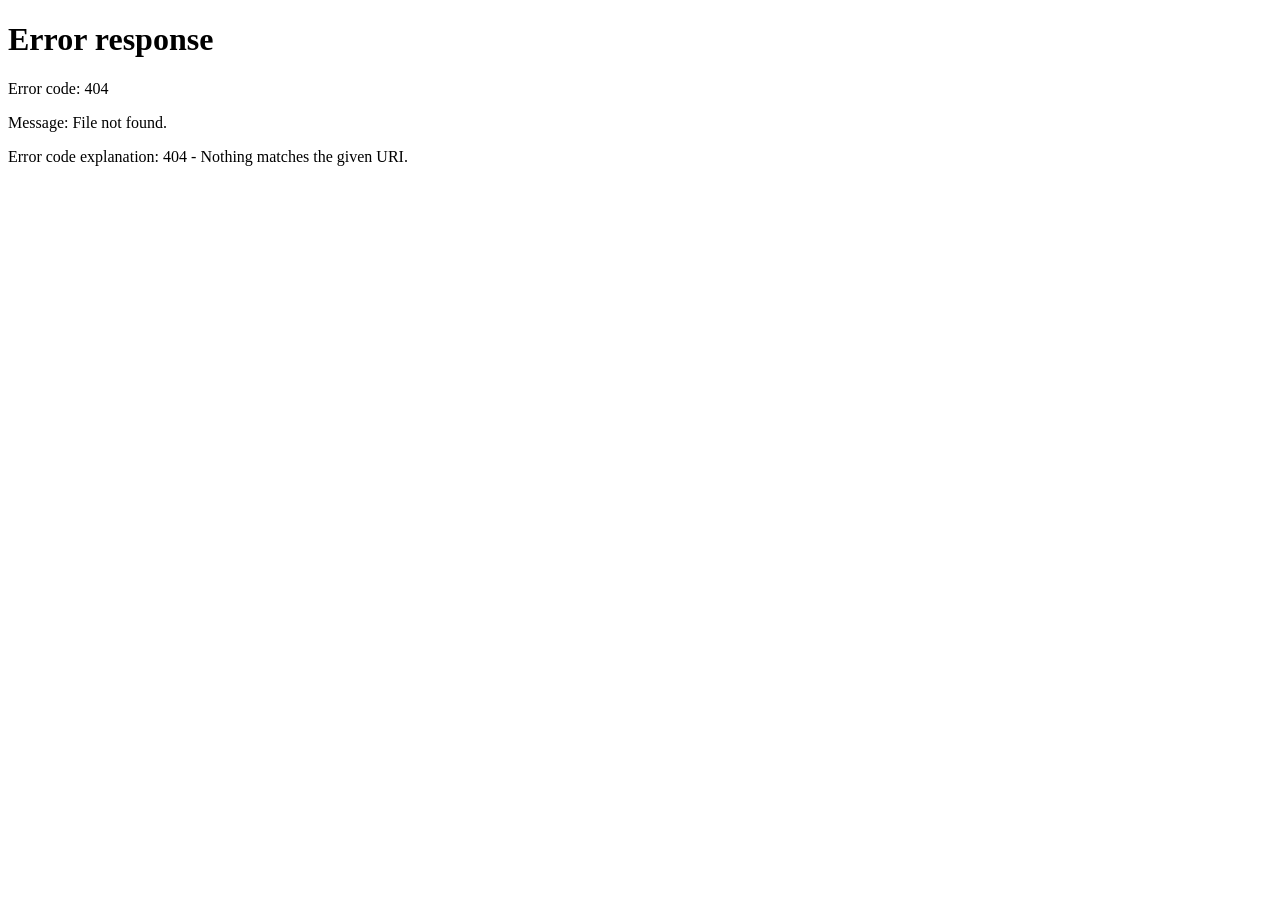
==== index.html @ 3aa863d9 "Add index.html for language redirection" ====
<!DOCTYPE html>
<html lang="no">
<head>
    <meta charset="UTF-8">
    <title>Bedriftens Navn</title>
    <script>
        // Detection logic
        const lang = navigator.language || navigator.userLanguage;
        // If English is detected, go to /en/, otherwise default to Norwegian /no/
        if (lang.startsWith('en')) {
            window.location.href = "/en/";
        } else {
            window.location.href = "/no/";
        }
    </script>
</head>
<body>
    <p>Sender deg videre... / Redirecting...</p>
    <p><a href="/no/">Norsk</a> | <a href="/en/">English</a></p>
</body>
</html>
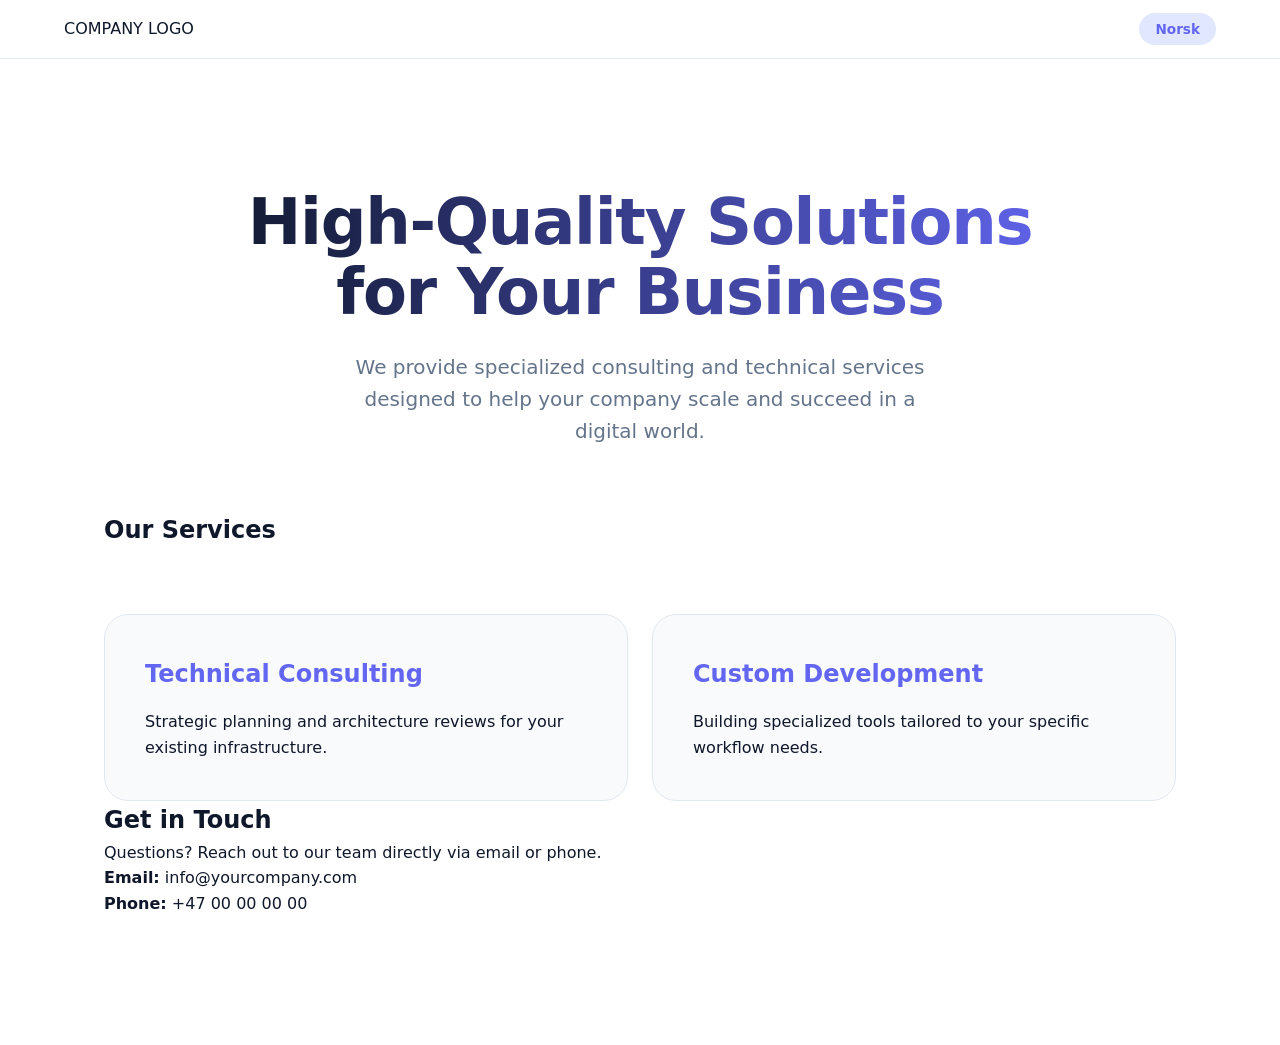
==== commit be98b917: "Change title from 'Bedriftens Navn' to 'Dathiaso'" ====
--- a/index.html
+++ b/index.html
@@ -2,7 +2,7 @@
 <html lang="no">
 <head>
     <meta charset="UTF-8">
-    <title>Bedriftens Navn</title>
+    <title>Dathiaso</title>
     <script>
         // Detection logic
         const lang = navigator.language || navigator.userLanguage;
